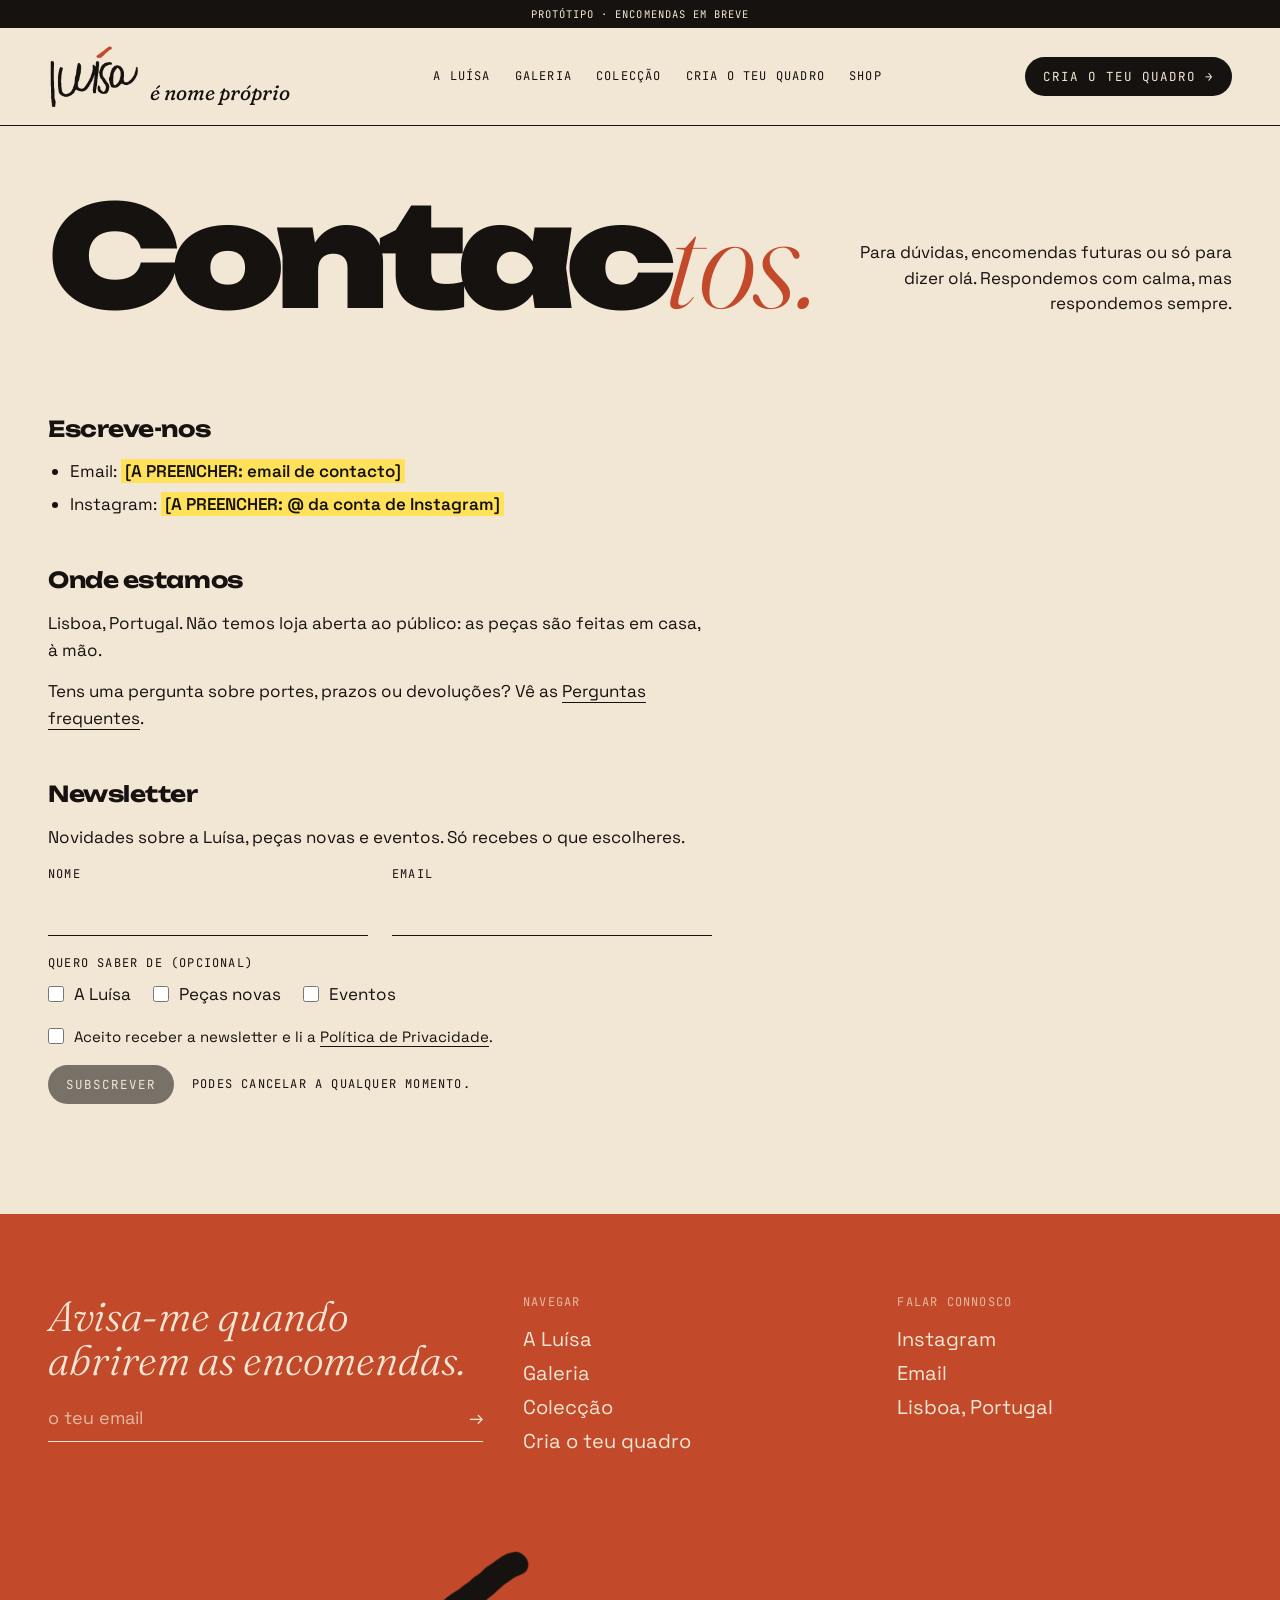
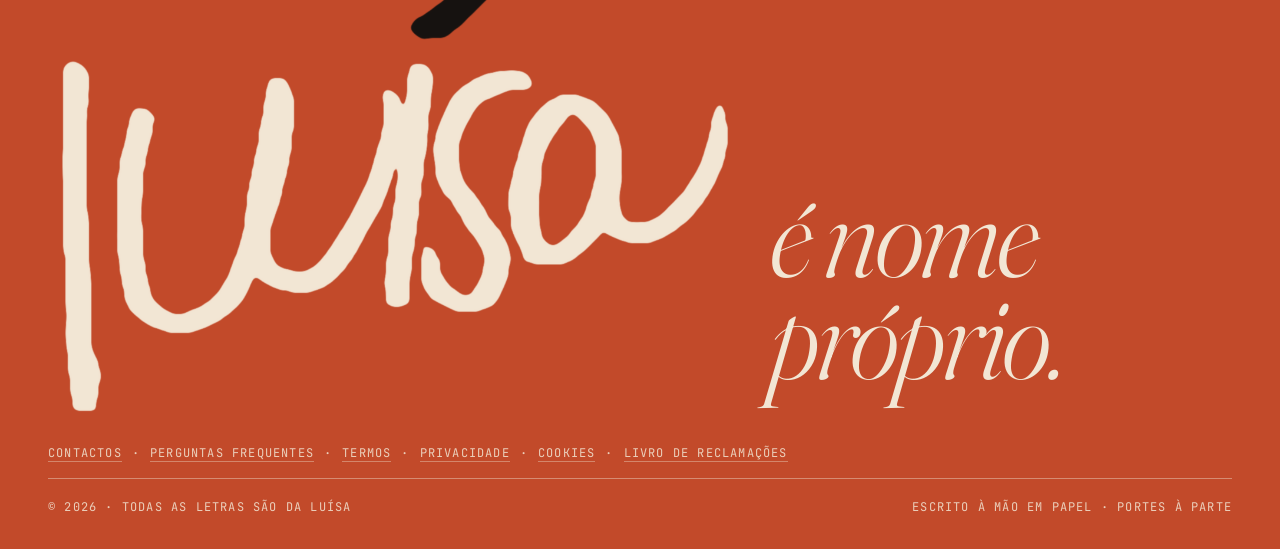
==== contactos.html @ 3d7f2690 "Páginas legais leves (Contactos, Perguntas frequentes, Termos, Privacidade, Cookies), newsletter nos" ====
<!doctype html><html lang="pt-PT"><head><meta charset="utf-8"><meta name="viewport" content="width=device-width,initial-scale=1"><meta name="robots" content="noindex, nofollow"><title>Contactos · Luísa é nome próprio</title><link rel="stylesheet" href="base.css?v=20261121d"><link rel="stylesheet" href="site.css?v=20261121d"></head><body><div class="proto lbl">protótipo · encomendas em breve</div><nav class="top"><a class="brand" href="index.html" aria-label="Luísa é nome próprio"><span class="stack"><span class="hw cast-body" style="color:var(--preto)"></span><span class="hw cast-acc" style="color:var(--terra)"></span></span><em>é nome próprio</em></a><div class="links lbl"><a href="luisa.html" class="">A Luísa</a><a href="galeria.html" class="">Galeria</a><a href="loja.html" class="">Colecção</a><a href="cria.html" class="">Cria o teu quadro</a><a href="merch.html" class="">Shop</a></div><a class="cta" href="cria.html">Cria o teu quadro →</a><button class="menu-btn lbl" id="menuBtn" aria-expanded="false" aria-controls="mnav">Menu</button></nav>
<div class="mnav" id="mnav" hidden><a href="luisa.html" class="">A Luísa</a><a href="galeria.html" class="">Galeria</a><a href="loja.html" class="">Colecção</a><a href="cria.html" class="">Cria o teu quadro</a><a href="merch.html" class="">Shop</a><span class="lbl">protótipo · encomendas em breve</span></div>
<div class="sec-h" style="padding-top:70px"><h2>Contac<em>tos.</em></h2><p>Para dúvidas, encomendas futuras ou só para dizer olá. Respondemos com calma, mas respondemos sempre.</p></div>
<section class="doc">
<h3>Escreve-nos</h3>
<ul>
<li>Email: <mark class="fill">[A PREENCHER: email de contacto]</mark></li>
<li>Instagram: <mark class="fill">[A PREENCHER: @ da conta de Instagram]</mark></li>
</ul>
<h3>Onde estamos</h3>
<p>Lisboa, Portugal. Não temos loja aberta ao público: as peças são feitas em casa, à mão.</p>
<p>Tens uma pergunta sobre portes, prazos ou devoluções? Vê as <a href="faq.html">Perguntas frequentes</a>.</p>
<h3>Newsletter</h3>
<p>Novidades sobre a Luísa, peças novas e eventos. Só recebes o que escolheres.</p>
<!-- BREVO_FORM_ACTION: substituir action="#" pelo URL do formulário incorporado do Brevo (ex. https://….sibforms.com/serve/…), confirmar os nomes dos campos/atributos (NOME, EMAIL, LUISA, PECAS_NOVAS, EVENTOS, OPT_IN) e retirar disabled do botão e onsubmit quando estiver ligado. -->
<form class="nl" action="#" method="post" onsubmit="return false">
<div class="nl-row"><label class="nl-f"><span class="lbl">Nome</span><input type="text" name="NOME" autocomplete="name"></label><label class="nl-f"><span class="lbl">Email</span><input type="email" name="EMAIL" autocomplete="email" required></label></div>
<fieldset class="nl-int"><legend class="lbl">Quero saber de (opcional)</legend><label><input type="checkbox" name="LUISA" value="1"> A Luísa</label><label><input type="checkbox" name="PECAS_NOVAS" value="1"> Peças novas</label><label><input type="checkbox" name="EVENTOS" value="1"> Eventos</label></fieldset>
<label class="nl-ok"><input type="checkbox" name="OPT_IN" value="1" required> Aceito receber a newsletter e li a <a href="privacidade.html">Política de Privacidade</a>.</label>
<div class="nl-end"><button class="cta" type="submit" disabled title="Em breve">Subscrever</button><span class="lbl">Podes cancelar a qualquer momento.</span></div>
</form>
</section>
<footer><div class="top"><div><h3>Avisa-me quando abrirem as encomendas.</h3><div class="in"><span style="opacity:.7">o teu email</span><span>→</span></div></div>
<div class="col"><div class="lbl">Navegar</div><a href="luisa.html">A Luísa</a><a href="galeria.html">Galeria</a><a href="loja.html">Colecção</a><a href="cria.html">Cria o teu quadro</a></div>
<div class="col"><div class="lbl">Falar connosco</div><a>Instagram</a><a>Email</a><a>Lisboa, Portugal</a></div></div>
<div class="giant"><span class="stack wmf"><span class="hw cast-body" style="color:var(--papel)"></span><span class="hw cast-acc" style="color:var(--preto)"></span></span><em>é nome próprio.</em></div>
<nav class="legal-links lbl" aria-label="Informação legal"><a href="contactos.html">Contactos</a> · <a href="faq.html">Perguntas frequentes</a> · <a href="termos.html">Termos</a> · <a href="privacidade.html">Privacidade</a> · <a href="cookies.html">Cookies</a> · <a href="https://www.livroreclamacoes.pt" target="_blank" rel="noopener">Livro de Reclamações</a></nav><div class="legal lbl"><span>© 2026 · todas as letras são da Luísa</span><span>Escrito à mão em papel · portes à parte</span></div></footer><script src="js/nav.js"></script></body></html>
---- base.css ----
@font-face{font-family:Fraunces;src:url(fonts/FrauncesItalic.ttf);font-style:italic;font-weight:100 900}
@font-face{font-family:Fraunces;src:url(fonts/Fraunces.ttf);font-style:normal;font-weight:100 900}
@font-face{font-family:Unbounded;src:url(fonts/Unbounded.ttf);font-weight:200 900}
@font-face{font-family:Grotesk;src:url(fonts/SpaceGrotesk.ttf);font-weight:300 700}
@font-face{font-family:Mono;src:url(fonts/JetBrainsMono.ttf);font-weight:100 800}
:root{--terra:#C24A2A;--mostarda:#E2B15A;--papel:#F2E6D4;--areia:#E4D5C2;--rosa:#EAD7CE;--azul:#6D8490;--preto:#161210;--pink:#FE8CB0;--salmao:#FE8D8F}
*{box-sizing:border-box;margin:0;padding:0}
body{font-family:Grotesk,sans-serif;color:var(--preto);-webkit-font-smoothing:antialiased}
.hw{display:block;background:currentColor;-webkit-mask-repeat:no-repeat;-webkit-mask-size:contain;-webkit-mask-position:center}
.hw.luisa{-webkit-mask-image:url(assets/luisa-laranja.png);aspect-ratio:1238/548}
.hw.luisa-body{-webkit-mask-image:url(assets/luisa-laranja-body.png);aspect-ratio:1238/548}
.hw.luisa-acc{-webkit-mask-image:url(assets/luisa-laranja-acc.png);aspect-ratio:1238/548}
.hw.castanho{-webkit-mask-image:url(assets/luisa-castanho.png);aspect-ratio:596/420}
.hw.np{-webkit-mask-image:url(assets/nome-proprio.png);aspect-ratio:1354/408}
.hw.nome{-webkit-mask-image:url(assets/nome.png);aspect-ratio:474/248}
.hw.proprio{-webkit-mask-image:url(assets/proprio.png);aspect-ratio:657/333}
.stack{position:relative}.stack>.hw+.hw{position:absolute;inset:0}
.mono{font-family:Mono;font-size:13px;letter-spacing:.08em;text-transform:uppercase}
.serif{font-family:Fraunces;font-style:italic;font-variation-settings:"SOFT" 100,"WONK" 1}
.grain::after{content:"";position:absolute;inset:0;pointer-events:none;opacity:.13;mix-blend-mode:multiply;background-image:url(assets/grain.png)}
.hw.cast-body{-webkit-mask-image:url(assets/luisa-castanho-body.png);aspect-ratio:1192/840}
.hw.cast-acc{-webkit-mask-image:url(assets/luisa-castanho-acc.png);aspect-ratio:1192/840}
.hw.traco{-webkit-mask-image:url(assets/acento-traco.png);aspect-ratio:912/708}
.hw.duplo{-webkit-mask-image:url(assets/acento-duplo.png);aspect-ratio:520/394}
.hw.cast-body{-webkit-mask-image:url(assets/luisa-castanho-body.png);mask-image:url(assets/luisa-castanho-body.png);aspect-ratio:1192/840}
.hw.cast-acc{-webkit-mask-image:url(assets/luisa-castanho-acc.png);mask-image:url(assets/luisa-castanho-acc.png);aspect-ratio:1192/840}
.hw.duplo{-webkit-mask-image:url(assets/acento-duplo.png);mask-image:url(assets/acento-duplo.png);aspect-ratio:520/394}
.hw.f-come{-webkit-mask-image:url(assets/frase-come-away.png);aspect-ratio:747/1296}
.hw.f-fant{-webkit-mask-image:url(assets/frase-fantastique.png);aspect-ratio:1332/1613}
.hw.f-sonhos{-webkit-mask-image:url(assets/frase-sonhos.png);aspect-ratio:1160/738}
.hw.f-letting{-webkit-mask-image:url(assets/frase-letting-go.png);aspect-ratio:790/618}
.hw.f-listen{-webkit-mask-image:url(assets/frase-listen.png);aspect-ratio:443/532}
.grain::after{background-image:url(assets/grain.png)}

.hw.i-marca{-webkit-mask-image:url(assets/i-marca.png);mask-image:url(assets/i-marca.png);aspect-ratio:700/1168}
.hw.frase{-webkit-mask-image:url(assets/frase-v2.png);mask-image:url(assets/frase-v2.png);aspect-ratio:1702/2030}
.hw.frase-nome{-webkit-mask-image:url(assets/frase-nome.png);mask-image:url(assets/frase-nome.png);aspect-ratio:1272/1098}
---- site.css ----
html,body{overflow-x:clip}body{background:var(--papel)}
a{color:inherit;text-decoration:none}
.lbl{font-family:Mono;font-size:12px;letter-spacing:.1em;text-transform:uppercase}
.wrap{padding:0 48px}
/* nav */
nav.top{position:sticky;top:0;z-index:50;display:flex;align-items:center;justify-content:space-between;padding:16px 48px;background:rgba(242,230,212,.94);backdrop-filter:blur(6px);border-bottom:1.5px solid var(--preto)}
.brand{display:flex;align-items:flex-end;gap:10px}
.brand .stack{width:92px}
.brand em{font-family:Fraunces;font-style:italic;font-weight:400;font-size:21px;line-height:1;margin-bottom:6px;font-variation-settings:"SOFT" 100,"WONK" 1}
nav.top .links{display:flex;gap:30px}
nav.top .links a{position:relative;padding:4px 0}
nav.top .links a.on::after{content:"";position:absolute;left:0;right:0;bottom:-3px;height:2px;background:var(--terra)}
.cta{display:inline-flex;align-items:center;gap:10px;font-family:Mono;font-size:12.5px;letter-spacing:.08em;text-transform:uppercase;border-radius:40px;padding:11px 18px;background:var(--preto);color:var(--papel)}
.cta.big{font-family:Unbounded;font-weight:700;font-size:19px;letter-spacing:-.01em;text-transform:none;padding:20px 30px}
.cta.light{background:var(--papel);color:var(--preto)}
/* marquee */
.mq-wrap{overflow:hidden;position:relative;z-index:3;padding:8px 0}
.marquee{background:var(--terra);color:var(--papel);white-space:nowrap;padding:16px 0;font-family:Unbounded;font-weight:700;font-size:28px;letter-spacing:-.02em;transform:rotate(-1.4deg);margin:0 -30px}
.marquee span{display:inline-flex;align-items:center;gap:24px;animation:mq 30s linear infinite}
.marquee .hw.duplo{width:46px;display:inline-block;color:var(--pink)}
@keyframes mq{to{transform:translateX(-50%)}}
/* hero */
.hero{position:relative;padding:34px 48px 40px;overflow:hidden}
.hero .kicker{display:flex;justify-content:space-between}
.hero .l1{display:flex;align-items:flex-end;gap:6px;margin-top:6px}
.hero .wm{width:880px;margin-left:-20px}
.hero .e{font-family:Fraunces;font-style:italic;font-weight:300;font-size:240px;line-height:.8;letter-spacing:-.03em;margin-bottom:40px;font-variation-settings:"SOFT" 100,"WONK" 1}
.hero h1{font-family:Unbounded;font-weight:900;font-size:166px;line-height:.86;letter-spacing:-.07em;white-space:nowrap;margin-top:-4px}
.hero h1 .dot{color:var(--terra)}
.hero .peek{position:absolute;right:56px;top:84px;width:250px;transform:rotate(4deg);box-shadow:0 30px 50px -20px rgba(22,18,16,.45)}
.hero .peek img{display:block;width:100%}
.hero .peek .lbl{position:absolute;left:-12px;bottom:-16px;background:var(--preto);color:var(--papel);padding:8px 12px;transform:rotate(-4deg)}
.sticker{position:absolute;width:150px;height:150px;border-radius:50%;background:var(--mostarda);display:flex;align-items:center;justify-content:center;text-align:center;font-family:Unbounded;font-weight:800;font-size:15px;line-height:1.1}
.hero .sticker{right:282px;top:70px;transform:rotate(-14deg);z-index:2}
.hero .bottom{display:grid;grid-template-columns:1.2fr 1fr auto;gap:40px;align-items:end;margin-top:40px;border-top:1.5px solid var(--preto);padding-top:20px}
.hero .bottom p.q{font-family:Fraunces;font-style:italic;font-size:34px;line-height:1.08;font-variation-settings:"SOFT" 100,"WONK" 1}
.hero .bottom p.s{font-size:17px;line-height:1.5;max-width:430px}
/* manifesto */
.manif{background:var(--preto);color:var(--papel);padding:140px 48px 130px;position:relative;margin-top:-16px;overflow:hidden}
.historia+.manif{margin-top:0}
.manif .head{display:flex;justify-content:space-between;margin-bottom:56px}.manif .head .lbl{color:var(--mostarda)}
.manif h2{font-family:Unbounded;font-weight:900;font-size:112px;line-height:.9;letter-spacing:-.06em;max-width:1250px}
.manif h2 em{font-family:Fraunces;font-weight:300;font-style:italic;letter-spacing:-.03em;color:var(--pink)}
.manif .cols{display:grid;grid-template-columns:400px 1fr 1fr;gap:60px;margin-top:80px;align-items:start}
.manif .cols .hw.frase{width:360px;color:var(--papel)}
.manif .cols p{font-family:Fraunces;font-weight:300;font-size:29px;line-height:1.28;color:#efe3d1;margin-bottom:26px;font-variation-settings:"SOFT" 100}
.manif .cols p b{font-weight:400;font-style:italic;color:var(--papel)}
.manif .pull{margin-top:100px;border-top:1.5px solid rgba(242,230,212,.35);padding-top:40px}
.manif .pull q{quotes:none;font-family:Fraunces;font-style:italic;font-weight:300;font-size:146px;line-height:.92;letter-spacing:-.04em;color:var(--mostarda);font-variation-settings:"SOFT" 100,"WONK" 1}
.manif .end{display:grid;grid-template-columns:1fr 1fr;gap:60px;margin-top:64px}
.manif .end p{font-size:22px;line-height:1.5;color:#e2d5c3}.manif .end p strong{color:var(--papel)}
.manif .end .last{font-family:Unbounded;font-weight:700;font-size:33px;line-height:1.1;letter-spacing:-.03em;color:var(--papel)}
.manif .end .last span{color:var(--pink)}
/* section heads */
.sec-h{display:grid;grid-template-columns:1fr auto;align-items:end;padding:120px 48px 50px;gap:30px}
.sec-h h2{font-family:Unbounded;font-weight:900;font-size:140px;line-height:.85;letter-spacing:-.065em}
.sec-h h2 em{font-family:Fraunces;font-weight:300;font-style:italic;letter-spacing:-.02em;color:var(--terra)}
.sec-h p{max-width:380px;font-size:17px;line-height:1.5;text-align:right}
/* product cards */
.grid5{display:grid;grid-template-columns:repeat(12,1fr);column-gap:24px;row-gap:64px;padding:0 48px}
.piece{position:relative;display:block}
.piece .img{position:relative;overflow:hidden}
.piece img{display:block;width:100%;transition:transform .6s}
.piece:hover img{transform:scale(1.03)}
.piece .n{position:absolute;top:-32px;left:-6px;font-family:Unbounded;font-weight:900;font-size:110px;letter-spacing:-.07em;line-height:1;z-index:2}
.tags{position:absolute;right:14px;bottom:14px;top:auto;display:flex;flex-direction:column;gap:6px;align-items:flex-end;z-index:2}
.tag{font-family:Mono;font-size:11px;letter-spacing:.08em;text-transform:uppercase;padding:7px 11px;border-radius:30px;background:var(--papel);color:var(--preto)}
.tag.go{background:var(--preto);color:var(--papel)}
.cap{margin-top:16px;padding-top:14px;border-top:1.5px solid var(--preto)}
.cap .hand{height:120px;display:flex;align-items:center;margin-bottom:10px}
.cap .hand .hw{height:100%;color:var(--preto)}
.cap .tr{font-family:Fraunces;font-style:italic;font-size:21px;line-height:1.2;margin-bottom:10px;font-variation-settings:"SOFT" 100,"WONK" 1}
.cap dl{display:grid;grid-template-columns:auto 1fr;gap:5px 16px;font-family:Mono;font-size:11.5px;letter-spacing:.06em;text-transform:uppercase}
.cap dt{opacity:.5}
.cap .row{display:flex;justify-content:space-between;align-items:center;margin-top:14px}
.price-ph{font-family:Mono;font-size:11.5px;letter-spacing:.08em;text-transform:uppercase;background:var(--preto);color:var(--papel);padding:7px 12px;border-radius:30px}
.p1{grid-column:1/7}.p2{grid-column:8/13;margin-top:170px}.p3{grid-column:2/6}.p4{grid-column:6/13;margin-top:110px}.p5{grid-column:4/10}
/* full phrase */
.full{background:var(--pink);height:1000px;position:relative;overflow:hidden;margin-top:130px;display:flex;align-items:center;justify-content:center}
.full .hw.f-come{height:900px;color:var(--preto)}
.full .lbl{position:absolute}.full .tl{left:48px;top:40px}.full .tr{right:48px;top:40px;text-align:right}.full .bl{left:48px;bottom:40px}.full .br{right:48px;bottom:40px}
/* CTA band */
.band{background:var(--azul);color:var(--papel);padding:100px 48px;display:grid;grid-template-columns:1.2fr 1fr;gap:60px;align-items:center}
.band h2{font-family:Unbounded;font-weight:900;font-size:104px;line-height:.86;letter-spacing:-.06em}
.band h2 em{font-family:Fraunces;font-weight:300;font-style:italic;color:var(--preto);display:block;letter-spacing:-.02em}
.band ol{list-style:none;counter-reset:s;display:grid;gap:0}
.band li{counter-increment:s;display:flex;gap:20px;align-items:baseline;border-top:1.5px solid rgba(242,230,212,.5);padding:18px 0;font-size:22px}
.band li::before{content:"0" counter(s);font-family:Unbounded;font-weight:900;font-size:34px;letter-spacing:-.05em;color:var(--preto);min-width:60px}
.band li small{display:block;font-family:Mono;font-size:11.5px;letter-spacing:.08em;text-transform:uppercase;opacity:.75;margin-top:4px}
/* historia */
.historia{display:grid;grid-template-columns:1fr 1fr;background:var(--rosa)}
.historia .photo{position:relative;height:960px;overflow:hidden}
.historia .photo img{width:100%;height:100%;object-fit:cover;object-position:50% 40%}
.historia .photo .lbl{position:absolute;left:24px;bottom:22px;color:var(--papel)}
.historia .photo-b{grid-column:2}
.historia .photo-b img{object-position:50% 18%}
.historia .txt{padding:100px 70px;display:flex;flex-direction:column;justify-content:space-between}
.historia h2{font-family:Fraunces;font-style:italic;font-weight:300;font-size:84px;line-height:.98;letter-spacing:-.025em;margin:26px 0 34px;font-variation-settings:"SOFT" 100,"WONK" 1}
.historia p{font-size:20px;line-height:1.55;max-width:520px;margin-bottom:18px}
.historia .quote{border-top:1.5px solid var(--preto);padding-top:26px;display:flex;justify-content:space-between;align-items:flex-end;gap:30px}
.historia .quote p{font-family:Unbounded;font-weight:700;font-size:27px;line-height:1.12;letter-spacing:-.03em;margin:0;max-width:430px}
.historia .quote p span{display:block;font-family:Mono;font-weight:400;font-size:12px;letter-spacing:.08em;text-transform:uppercase;margin-top:14px;opacity:.6}
.historia .quote .stack{width:180px;flex:none}
/* footer */
footer{background:var(--terra);color:var(--papel);padding:80px 48px 34px;overflow:hidden}
footer .top{display:grid;grid-template-columns:1.3fr 1fr 1fr;gap:40px}
footer h3{font-family:Fraunces;font-style:italic;font-weight:300;font-size:42px;line-height:1.05}
footer .in{display:flex;margin-top:24px;border-bottom:1.5px solid var(--papel);padding-bottom:12px;justify-content:space-between;font-size:18px}
footer .col .lbl{opacity:.7;margin-bottom:16px}footer .col a{display:block;font-size:20px;margin-bottom:8px}
footer .giant{margin:70px -6px 18px;display:flex;align-items:flex-end;gap:26px}
footer .giant .wmf{width:860px}
footer .giant em{font-family:Fraunces;font-style:italic;font-weight:300;font-size:120px;line-height:.85;letter-spacing:-.03em;margin-bottom:40px}
footer .legal{display:flex;justify-content:space-between;border-top:1.5px solid rgba(242,230,212,.5);padding-top:20px;opacity:.85}
footer .legal a{color:inherit;text-decoration:none;border-bottom:1px solid rgba(242,230,212,.45)}
/* loja */
.filters{display:flex;gap:10px;padding:0 48px 40px;flex-wrap:wrap}
.chip{border:1.5px solid var(--preto);border-radius:30px;padding:10px 16px;font-size:15px;background:transparent;font-family:Grotesk;cursor:pointer;color:var(--preto)}
.chip.on{background:var(--preto);color:var(--papel)}
.shop{display:grid;grid-template-columns:repeat(3,1fr);gap:56px 28px;padding:0 48px 40px}
.shop .piece .n{font-size:84px;top:-26px}
.custom-card{background:var(--salmao);display:flex;flex-direction:column;justify-content:space-between;padding:34px;min-height:100%}
.custom-card h3{font-family:Unbounded;font-weight:900;font-size:58px;line-height:.9;letter-spacing:-.05em}
.custom-card h3 em{font-family:Fraunces;font-style:italic;font-weight:300;letter-spacing:-.02em;display:block}
.custom-card p{font-size:17px;line-height:1.5;margin:20px 0}
.note{display:flex;gap:14px;align-items:center;margin:0 48px 0;padding:22px 0;border-top:1.5px solid var(--preto);border-bottom:1.5px solid var(--preto)}
.note .hw.duplo{width:44px;color:var(--terra);flex:none}
.note .hw.i-marca{width:22px;color:var(--preto);flex:none}
.note p{font-family:Fraunces;font-style:italic;font-size:22px}
/* configurator */
.cfg{display:grid;grid-template-columns:1fr 560px;gap:0;border-top:1.5px solid var(--preto)}
.cfg .steps{padding:50px 48px 80px}
.cfg h1{font-family:Unbounded;font-weight:900;font-size:110px;line-height:.86;letter-spacing:-.065em;margin-bottom:18px}
.cfg h1 em{font-family:Fraunces;font-weight:300;font-style:italic;letter-spacing:-.02em;color:var(--terra)}
.cfg .lead{font-size:18px;line-height:1.5;max-width:620px;margin-bottom:40px}
.step{border-top:1.5px solid var(--preto);padding:30px 0 34px}
.step .sh{display:flex;align-items:baseline;gap:18px;margin-bottom:20px}
.step .sh b{font-family:Unbounded;font-weight:900;font-size:44px;letter-spacing:-.06em;color:var(--terra);line-height:1}
.step .sh h3{font-family:Fraunces;font-style:italic;font-weight:400;font-size:36px;line-height:1}
.step .sh .lbl{margin-left:auto;opacity:.6}
.opts{display:flex;flex-wrap:wrap;gap:12px}
.opt{position:relative;cursor:pointer;border:1.5px solid var(--preto);border-radius:16px;padding:16px 18px;background:#FBF5EC;min-width:120px;transition:background .2s,color .2s}
.opt input{position:absolute;opacity:0;pointer-events:none}
.opt.on{background:var(--preto);color:var(--papel)}
.opt .t{font-family:Unbounded;font-weight:800;font-size:22px;letter-spacing:-.03em}
.opt .s{display:block;font-family:Mono;font-size:11px;letter-spacing:.08em;text-transform:uppercase;opacity:.65;margin-top:6px}
.opt.wide{flex:1 1 260px}
.opt.wide .d{font-size:15px;line-height:1.45;margin-top:10px;opacity:.85}
.opt.wide .lead-t{display:inline-block;margin-top:12px;font-family:Mono;font-size:11.5px;letter-spacing:.08em;text-transform:uppercase;padding:6px 10px;border-radius:20px;background:var(--mostarda);color:var(--preto)}
.sws{display:flex;gap:14px;flex-wrap:wrap}
.sw{cursor:pointer;display:flex;flex-direction:column;align-items:center;gap:8px;font-family:Mono;font-size:10.5px;letter-spacing:.06em;text-transform:uppercase}
.sw i{display:block;width:58px;height:58px;border-radius:50%;border:1.5px solid rgba(22,18,16,.3)}
.sw.on i{box-shadow:0 0 0 4px var(--papel),0 0 0 6px var(--preto)}
.phr{display:grid;grid-template-columns:repeat(5,1fr);gap:10px;margin-top:16px}
.phr .opt{min-width:0;padding:12px;display:flex;flex-direction:column;gap:8px;align-items:center}
.phr .opt .hw{height:60px;width:100%;color:currentColor;-webkit-mask-size:contain}
.phr .opt .s{text-align:center;margin:0}
.custom{margin-top:16px;display:none}
.custom.show{display:block}
.custom textarea{width:100%;border:1.5px solid var(--preto);border-radius:16px;background:#FFF7F1;padding:18px 20px;font-family:Fraunces;font-style:italic;font-size:30px;resize:none;height:110px;color:var(--preto)}
.ideas{display:flex;flex-wrap:wrap;gap:8px;margin-top:12px;align-items:center}
.ideas .lbl{color:var(--terra)}
.ideas button{border:1.5px solid var(--preto);border-radius:30px;padding:8px 14px;background:var(--papel);font-family:Grotesk;font-size:15px;cursor:pointer}
.side{position:relative;background:var(--rosa);border-left:1.5px solid var(--preto);align-self:stretch}
.side .inner{--nav-offset:98px;position:sticky;top:var(--nav-offset);max-height:calc(100vh - var(--nav-offset));overflow-x:hidden;overflow-y:auto;padding:36px 36px 40px;box-sizing:border-box}
.pv{position:sticky;top:-36px;z-index:4;height:40vh;max-height:40vh;flex:none;display:flex;align-items:center;justify-content:center;background-color:var(--wall,#EAD7CE);background:var(--wall,#EAD7CE);overflow:hidden;transition:background .4s;box-shadow:0 16px 20px 8px var(--wall,#EAD7CE);cursor:zoom-in}
.pv::before{content:"";position:absolute;inset:0;background:radial-gradient(120% 90% at 28% 18%,rgba(255,250,240,.3),transparent 55%),radial-gradient(140% 120% at 80% 110%,rgba(20,10,5,.22),transparent 60%)}
.fr{position:relative;padding:var(--bw,9px);background-color:var(--fc,#2F4F7F);box-shadow:0 34px 50px -16px rgba(20,8,4,.45),inset 0 1px 0 rgba(255,255,255,.18),inset 0 -1px 0 rgba(0,0,0,.25);transition:all .4s}
.fr .mat{background:url(assets/tex-mat.jpg) center/600px;padding:var(--mat,30px);box-shadow:inset 0 2px 4px rgba(0,0,0,.25)}
.fr.premium{--bw:24px;background-image:url(assets/tex-kraft.jpg);background-size:220px;background-blend-mode:soft-light;filter:saturate(.92);border-radius:3px 5px 2px 6px;box-shadow:0 34px 50px -16px rgba(20,8,4,.45),inset 0 0 0 1px rgba(0,0,0,.12),inset 2px 2px 0 rgba(255,255,255,.22),inset -2px -2px 0 rgba(0,0,0,.14)}

.fr.premium .mat{box-shadow:inset 0 3px 6px rgba(0,0,0,.3)}
.fr .ppr{position:relative;width:var(--pw,180px);height:var(--ph,240px);background:url(assets/tex-branco.jpg) center/700px;display:flex;align-items:center;justify-content:center;box-shadow:0 0 0 2px #fff,0 0 0 3px rgba(0,0,0,.15);transition:all .4s;overflow:hidden;container-type:size}
.fr .ppr .hw{width:72%;height:72%;color:#1a1614;-webkit-mask-size:contain;mix-blend-mode:multiply}
.fr .ppr .typed{font-family:Fraunces;font-style:italic;font-size:15px;line-height:1.25;text-align:center;color:rgba(22,18,16,.55);padding:14px;box-sizing:border-box;max-width:100%}
.fr .ppr .typed.multi{font-size:clamp(6.5px,9.4cqw,13px);line-height:1.25;padding:8px 6px}
.fr .ppr .typed.multi small{font-size:.62em;margin-top:.45em}
.fr .ppr .typed .ln{display:block;white-space:nowrap}
.pv .sz{position:absolute;left:16px;bottom:14px;color:var(--preto)}
.pv .pm{position:absolute;right:16px;bottom:14px;background:var(--preto);color:var(--papel);padding:6px 10px;border-radius:20px}
.sum{margin-top:26px}
.sum dl{display:grid;grid-template-columns:120px 1fr;border-top:1.5px solid var(--preto)}
.sum dt,.sum dd{padding:11px 0;border-bottom:1px solid rgba(22,18,16,.25)}
.sum dt{font-family:Mono;font-size:11.5px;letter-spacing:.08em;text-transform:uppercase;opacity:.6}
.sum dd{font-size:17px;font-weight:500}
.sum .lt{display:flex;justify-content:space-between;align-items:center;margin-top:18px;padding:18px 20px;background:var(--preto);color:var(--papel);border-radius:16px}
.sum .lt b{font-family:Unbounded;font-weight:800;font-size:26px;letter-spacing:-.03em}
.sum .pr{display:flex;justify-content:space-between;align-items:center;margin-top:10px;padding:16px 20px;border:1.5px dashed var(--preto);border-radius:16px}
.sum .pr b{font-family:Fraunces;font-style:italic;font-weight:400;font-size:24px}
.sum .fine{font-size:13.5px;line-height:1.5;margin-top:14px;opacity:.8}
.sum .cta{width:100%;justify-content:center;margin-top:18px}
.toast{position:fixed;left:50%;bottom:30px;transform:translate(-50%,40px);opacity:0;background:var(--preto);color:var(--papel);padding:16px 22px;border-radius:14px;font-size:15px;transition:all .3s;z-index:99;max-width:90vw}
.toast.show{opacity:1;transform:translate(-50%,0)}
/* mobile */
@media (max-width:700px){
 .wrap{padding:0 18px}
 nav.top{padding:12px 18px}nav.top .links{display:none}.brand .stack{width:68px}.brand em{font-size:16px;margin-bottom:4px}nav.top .cta{padding:8px 12px;font-size:10.5px}
 .hero{padding:10px 18px 14px}.hero .kicker{display:none}
 .hero .l1{flex-direction:column;align-items:flex-start;gap:0;margin-top:2px}.hero .wm{width:320px;margin-left:-8px}
 .hero .e{font-size:92px;margin:-20px 0 0}.hero h1{font-size:54px;white-space:normal;line-height:.88;margin-top:0}
 .hero .peek{display:none}.hero .sticker{display:none}
 .hero .bottom{grid-template-columns:1fr;gap:0;margin-top:12px;padding-top:12px}.hero .bottom p.q,.hero .bottom p.s{display:none}
 .marquee{font-size:18px;padding:12px 0}.marquee .hw.duplo{width:30px}
 .manif{padding:90px 18px 80px}.manif .head{flex-direction:column;gap:10px;margin-bottom:34px}.manif h2{font-size:46px}
 .manif .cols{grid-template-columns:1fr;gap:10px;margin-top:50px}.manif .cols .hw.frase{width:220px;margin-bottom:30px}.manif .cols p{font-size:22px}
 .manif .pull{margin-top:60px}.manif .pull q{font-size:64px}.manif .end{grid-template-columns:1fr;gap:24px;margin-top:40px}.manif .end p{font-size:18px}.manif .end .last{font-size:25px}
 .sec-h{grid-template-columns:1fr;gap:18px;padding:80px 18px 40px}.sec-h h2{font-size:60px}.sec-h p{text-align:left;font-size:16px}
 .grid5{grid-template-columns:1fr;row-gap:56px;padding:0 18px}.p1,.p2,.p3,.p4,.p5{grid-column:1/-1;margin-top:0}
 .piece .n{font-size:70px;top:-20px}.cap .hand{height:64px}
 .full{height:700px;margin-top:90px}.full .hw.f-come{height:600px}.full .tl,.full .bl{left:18px}.full .tr,.full .br{right:18px}.full .lbl{font-size:10px}
 .band{grid-template-columns:1fr;padding:70px 18px;gap:30px}.band h2{font-size:54px}.band li{font-size:18px}
 .historia{grid-template-columns:1fr}.historia .photo{height:520px}.historia .photo-b{grid-column:auto}.historia .txt{padding:60px 18px}.historia h2{font-size:48px}.historia p{font-size:17px}
 .historia .quote{flex-direction:column;align-items:flex-start}.historia .quote p{font-size:22px}
 footer{padding:60px 18px 28px}footer .top{grid-template-columns:1fr 1fr}footer .top>div:first-child{grid-column:span 2}footer h3{font-size:32px}
 footer .giant{margin:50px -4px 16px;gap:10px;flex-direction:column;align-items:flex-start}footer .giant .wmf{width:300px}footer .giant em{font-size:52px;margin:0}
 footer .legal{flex-direction:column;gap:8px}
 .filters{padding:0 18px 30px}.shop{grid-template-columns:1fr;padding:0 18px 30px;gap:50px}
 .note{margin:0 18px}.note p{font-size:18px}
 .cfg{grid-template-columns:minmax(0,1fr)}.cfg .steps{padding:30px 18px 40px;order:1}.cfg h1{font-size:54px}
 .side{border-left:0;border-top:1.5px solid var(--preto);order:2}.side .inner{position:relative;top:0;max-height:none;overflow:visible;padding:20px 18px 24px}
 .cfg>*{min-width:0}
 .pv{position:relative;top:auto;height:380px;max-height:none;box-shadow:none;cursor:auto}
 .step .sh b{font-size:34px}.step .sh h3{font-size:28px}.step .sh .lbl{display:none}
 .opt{min-width:0;flex:1 1 30%;padding:14px}.opt .t{font-size:19px}
 .sw{width:52px;font-size:8.5px;text-align:center}.sw i{width:44px;height:44px}.sws{gap:6px;justify-content:space-between}
 .mbar{display:flex!important}.pv .sz{display:none}footer{padding-bottom:100px}
 .phr{grid-template-columns:repeat(3,1fr)}
 .custom textarea{font-size:24px}
}

[hidden]{display:none!important}
.fr .ppr .typed small{display:block;font-family:Mono;font-style:normal;font-size:9px;letter-spacing:.08em;text-transform:uppercase;margin-top:10px;opacity:.8}
.mbar{display:none;position:fixed;left:10px;right:10px;bottom:10px;z-index:60;background:var(--preto);color:var(--papel);border-radius:16px;padding:10px 12px;align-items:center;gap:12px;box-shadow:0 10px 30px rgba(0,0,0,.3)}
.mbar .mini{width:44px;height:56px;border:5px solid var(--fc,#2F4F7F);background:#f5efe4;flex:none;transition:all .3s}
.mbar .mini.premium{border-width:8px}
.mbar div{flex:1;font-size:13px;line-height:1.3}.mbar b{font-family:Unbounded;font-size:15px;display:block}
.mbar a{font-family:Mono;font-size:10.5px;letter-spacing:.08em;text-transform:uppercase;background:var(--papel);color:var(--preto);padding:9px 11px;border-radius:30px;white-space:nowrap}
/* v3 */
.proto{background:var(--preto);color:var(--papel);text-align:center;padding:7px 10px;font-size:10.5px}
.tag.sold{background:var(--terra);color:var(--papel)}
.price-ph.sold{background:transparent;color:var(--terra);border:1.5px solid var(--terra)}
.piece.is-sold img{filter:saturate(.75) brightness(.97)}
.piece.is-sold .cap{opacity:.75}
.opt-ph{display:block;width:100%;height:120px;object-fit:cover;border-radius:10px;margin-bottom:14px}
.opt .see{display:inline-block;margin-left:8px;font-family:Mono;font-size:11px;letter-spacing:.06em;text-transform:uppercase;text-decoration:underline;text-underline-offset:3px}
.pv .real{position:absolute;left:16px;top:16px;width:132px;margin:0;background:var(--papel);padding:6px 6px 8px;box-shadow:0 10px 24px -8px rgba(20,8,4,.4);transform:rotate(-3deg);z-index:3;transition:opacity .3s}
.pv .real img{display:block;width:100%;aspect-ratio:4/5;object-fit:cover}
.pv .real figcaption{font-family:Mono;font-size:9px;letter-spacing:.06em;text-transform:uppercase;margin-top:6px;text-align:center}
.mold{padding:110px 48px 120px;background:var(--areia);border-top:1.5px solid var(--preto)}
.mold-h{display:grid;grid-template-columns:1fr 440px;gap:40px;align-items:end;margin-bottom:46px}
.mold h2{font-family:Unbounded;font-weight:900;font-size:96px;line-height:.86;letter-spacing:-.06em}
.mold h2 em{display:block;font-family:Fraunces;font-weight:300;font-style:italic;color:var(--terra);letter-spacing:-.02em}
.mold-h p{font-size:18px;line-height:1.5}
.mold-g{display:grid;grid-template-columns:1.25fr 1fr .9fr .5fr;gap:18px;align-items:start}
.mold-g figure{margin:0}.mold-g img{display:block;width:100%;height:560px;object-fit:cover}
.mold-g .g2{margin-top:80px}.mold-g .g2 img{height:420px}.mold-g .g3 img{height:480px}.mold-g .g4{margin-top:120px}.mold-g .g4 img{height:440px}
.mold-g figcaption{margin-top:10px;font-size:10.5px}
@media (max-width:700px){
 .mold{padding:70px 18px 80px}.mold-h{grid-template-columns:1fr;gap:18px}.mold h2{font-size:48px}.mold-h p{font-size:16px}
 .mold-g{grid-template-columns:1fr 1fr;gap:12px}.mold-g .g1{grid-column:1/-1}.mold-g img,.mold-g .g1 img{height:auto}.mold-g .g2,.mold-g .g4{margin-top:0}.mold-g .g2 img,.mold-g .g3 img{height:220px}.mold-g .g4{display:none}
 .pv .real{width:96px}
 .proto{font-size:9.5px}
}
/* v4 · nav mobile, galeria, merch */
.menu-btn{display:none;border:1.5px solid var(--preto);background:transparent;border-radius:30px;padding:8px 14px;cursor:pointer;color:var(--preto)}
.mnav{position:fixed;inset:0;top:0;z-index:70;background:var(--papel);padding:90px 22px 30px;display:flex;flex-direction:column;gap:4px}
.mnav a{font-family:Unbounded;font-weight:800;font-size:34px;letter-spacing:-.04em;padding:10px 0;border-bottom:1.5px solid var(--preto)}
.mnav a.on{color:var(--terra)}.mnav .lbl{margin-top:auto;opacity:.6}
.menu-open nav.top{position:fixed;left:0;right:0;z-index:80}
nav.top .links{gap:24px}
.gm{overflow:hidden;padding:8px 0}
.gm-track{display:flex;gap:14px;width:max-content;animation:gm 60s linear infinite}
.g-row.rev .gm-track{animation-direction:reverse;animation-duration:70s}
.gm:hover .gm-track{animation-play-state:paused}
@keyframes gm{to{transform:translateX(-50%)}}
.gt{display:block;flex:none;width:250px;height:250px;overflow:hidden;border:0;padding:0;background:var(--areia);cursor:pointer}
.gt img{width:100%;height:100%;object-fit:cover;display:block;transition:transform .8s cubic-bezier(.2,.7,.2,1)}
.gt:hover img{transform:scale(1.08)}
.gstrip{padding:90px 0 80px;border-top:1.5px solid var(--preto)}
.gs-h{display:flex;justify-content:space-between;align-items:center;padding:0 48px 26px}
.g-hero{padding:70px 48px 40px}
.g-hero h1{font-family:Unbounded;font-weight:900;font-size:200px;line-height:.82;letter-spacing:-.07em;margin:18px 0 18px}
.g-hero h1 em{font-family:Fraunces;font-weight:300;font-style:italic;color:var(--terra);letter-spacing:-.03em}
.g-hero p{font-size:19px;line-height:1.5;max-width:560px}
.g-row .gt{width:300px;height:300px}
.g-feed{display:grid;grid-template-columns:repeat(12,1fr);gap:30px 24px;padding:90px 48px 110px}
.gf{margin:0;opacity:0;transform:translateY(40px);transition:opacity .9s ease,transform .9s cubic-bezier(.2,.7,.2,1)}
.gf.in{opacity:1;transform:none}
.gf-in{display:block;width:100%;border:0;padding:0;overflow:hidden;cursor:zoom-in;background:var(--areia)}
.gf img{display:block;width:100%;aspect-ratio:4/5;object-fit:cover;transform:scale(1.08);transition:transform .9s cubic-bezier(.2,.7,.2,1)}
.gf-in:hover img{transform:scale(1.13)!important}
.gf figcaption{margin-top:10px;font-size:10.5px}
.gf0{grid-column:1/6}.gf1{grid-column:7/11;margin-top:120px}.gf2{grid-column:11/13;margin-top:40px}
.gf3{grid-column:2/5;margin-top:-60px}.gf4{grid-column:6/10}.gf5{grid-column:10/13;margin-top:90px}
.gf1 img,.gf4 img{aspect-ratio:1}.gf2 img{aspect-ratio:3/4}
.lb{position:fixed;inset:0;z-index:100;background:rgba(22,18,16,.94);display:flex;align-items:center;justify-content:center;gap:20px;padding:30px}
.lb[hidden]{display:none!important}
.lb figure{margin:0;max-width:min(80vw,900px);text-align:center}
.lb img{max-width:100%;max-height:80vh;display:block;margin:0 auto;box-shadow:0 30px 60px rgba(0,0,0,.4)}
.lb figcaption{color:var(--papel);margin-top:14px}
.lb button{background:transparent;border:1.5px solid var(--papel);color:var(--papel);border-radius:40px;cursor:pointer}
.lb-p,.lb-n{width:56px;height:56px;font-size:22px;flex:none}
.lb-x{position:absolute;top:20px;right:20px;padding:10px 16px}
.merch{display:grid;grid-template-columns:repeat(3,1fr);gap:28px;padding:0 48px 60px}
.mc{border:1.5px solid var(--preto);background:#FBF5EC}
.mc-img{position:relative;overflow:hidden;background:var(--areia)}
.mc-img img{display:block;width:100%;aspect-ratio:1600/2100;object-fit:cover;transition:transform .8s}
.mc:hover .mc-img img{transform:scale(1.03)}
.mc-img .tag{position:absolute;left:14px;top:14px;background:var(--preto);color:var(--papel)}
.mc-b{padding:22px}
.mc-t{display:flex;justify-content:space-between;align-items:center;gap:10px}
.mc h3{font-family:Unbounded;font-weight:900;font-size:30px;letter-spacing:-.05em}
.mc p{font-size:16px;line-height:1.5;margin-top:10px}
.mcols{display:flex;gap:12px;flex-wrap:wrap}
.msw{display:flex;flex-direction:column;align-items:center;gap:6px;border:0;background:transparent;cursor:pointer;font-family:Mono;font-size:10.5px;letter-spacing:.06em;text-transform:uppercase;color:var(--preto)}
.msw i{display:block;width:40px;height:40px;border-radius:50%;border:1.5px solid rgba(22,18,16,.3)}
.msw.on i{box-shadow:0 0 0 3px var(--papel),0 0 0 5px var(--preto)}
.msz{border:0;background:transparent;cursor:pointer;padding:0;color:var(--preto)}
.msz i{display:flex;align-items:center;justify-content:center;width:40px;height:40px;border-radius:50%;border:1.5px solid rgba(22,18,16,.3);font-style:normal;font-family:Mono;font-size:10.5px;letter-spacing:.06em;text-transform:uppercase}
.msz.on i{background:var(--preto);color:var(--papel);border-color:var(--preto);box-shadow:0 0 0 3px var(--papel),0 0 0 5px var(--preto)}
@media (max-width:1100px){nav.top .links{gap:16px;font-size:11px}nav.top .cta{display:none}}
@media (max-width:700px){
 .menu-btn{display:inline-block}nav.top .cta{display:none}
 .gs-h{padding:0 18px 20px}.gt{width:160px;height:160px}.g-row .gt{width:180px;height:180px}
 .g-hero{padding:40px 18px 26px}.g-hero h1{font-size:84px}.g-hero p{font-size:16px}
 .g-feed{grid-template-columns:1fr 1fr;gap:20px 12px;padding:50px 18px 70px}
 .gf0,.gf1,.gf2,.gf3,.gf4,.gf5{grid-column:auto;margin-top:0}.gf0,.gf4{grid-column:1/-1}
 .lb{padding:12px;gap:6px}.lb figure{max-width:100%}.lb-p,.lb-n{position:absolute;bottom:24px;width:50px;height:50px}.lb-p{left:24px}.lb-n{right:24px}
 .merch{grid-template-columns:1fr;padding:0 18px 40px}
}
@media (prefers-reduced-motion:reduce){
 .gm-track,.marquee span{animation:none!important}
 .gm{overflow-x:auto}
 .gf{opacity:1;transform:none;transition:none}.gf img,.gt img,.mc-img img{transition:none;transform:none!important}
}
/* feed em colunas (masonry) */
.g-feed{display:block;columns:3;column-gap:24px}
.g-feed .gf{break-inside:avoid;margin:0 0 34px!important;grid-column:auto}
.gf0 img{aspect-ratio:4/5}.gf1 img{aspect-ratio:1}.gf2 img{aspect-ratio:3/4}.gf3 img{aspect-ratio:1}.gf4 img{aspect-ratio:4/5}.gf5 img{aspect-ratio:5/6}
.g-feed .gf:nth-child(3n+2){padding-top:0}
@media (max-width:700px){.g-feed{columns:2;column-gap:12px}.g-feed .gf{margin-bottom:20px!important}}

/* medidas */
.size-lead{font-size:16px;line-height:1.5;max-width:620px;margin:0 0 22px}
.size-diag{margin:0 0 22px}
.sd-row{display:flex;align-items:flex-end;gap:28px;padding:8px 0 4px}
.sd{margin:0;text-align:center;min-width:72px}
.sd-sheet{margin:0 auto 10px;background:var(--papel);border:1.5px solid var(--preto);box-shadow:4px 4px 0 var(--areia)}
.sd figcaption{font-family:Mono;font-size:10.5px;letter-spacing:.06em;text-transform:uppercase;line-height:1.35}
.sd figcaption b{display:block;font-family:Unbounded;font-weight:800;font-size:15px;letter-spacing:-.03em;text-transform:none;margin-bottom:3px}
.sd.on .sd-sheet{background:var(--preto)}
.sd-out{font-family:Mono;font-size:11.5px;letter-spacing:.06em;text-transform:uppercase;margin-top:12px;padding-top:12px;border-top:1.5px solid var(--preto)}
.sd-out b{display:block;opacity:.55;font-weight:400;margin-bottom:3px}
.opts.sizes{display:grid;grid-template-columns:repeat(3,1fr);gap:12px}
.opt.size{min-width:0;display:flex;flex-direction:column;gap:2px;padding:18px 18px 16px}
.opt.size .outer{display:block;margin-top:12px;padding-top:10px;border-top:1px solid currentColor;font-size:13px;line-height:1.35;letter-spacing:0;text-transform:none;font-family:Grotesk;opacity:.9}
.opt.size .outer b{display:block;font-family:Mono;font-size:10px;letter-spacing:.08em;text-transform:uppercase;font-weight:400;opacity:.65;margin-bottom:3px}
.medidas{margin:0 48px 50px;padding:36px 0 8px;border-top:1.5px solid var(--preto)}
.med-h{display:grid;grid-template-columns:1fr 1.2fr;gap:30px;align-items:end;margin-bottom:28px}
.med-h h3{font-family:Unbounded;font-weight:800;font-size:42px;letter-spacing:-.04em;line-height:1}
.med-h p{font-size:16px;line-height:1.5;max-width:520px}
.med-t{width:100%;border-collapse:collapse;margin:8px 0 10px;font-size:16px}
.med-t th,.med-t td{text-align:left;padding:14px 16px;border-top:1.5px solid var(--preto);vertical-align:top}
.med-t thead th{font-family:Mono;font-size:11px;letter-spacing:.08em;text-transform:uppercase;font-weight:400;opacity:.6;border-top:0;padding-top:0}
.med-t tbody th{font-family:Unbounded;font-weight:800;font-size:22px;letter-spacing:-.03em;width:90px}
.med-t td:last-child{font-weight:500}
.sum dd#s-outer,.sum #s-outer{font-style:italic}

@media (max-width:700px){
 .opts.sizes{grid-template-columns:1fr;gap:10px}
 .opt.size{padding:16px}
 .sd-row{gap:16px;justify-content:space-between}
 .medidas{margin:0 18px 36px}
 .med-h{grid-template-columns:1fr;gap:12px}
 .med-h h3{font-size:32px}
 .med-t th,.med-t td{padding:12px 8px;font-size:14px}
 .med-t tbody th{font-size:18px}
}

/* Pedidos · placeholders tipográficos (não são a letra da Luísa) */
.pedidos{display:grid;grid-template-columns:repeat(4,1fr);gap:40px 24px;padding:0 48px 90px}
.ph-wall{background:var(--rosa);display:flex;align-items:center;justify-content:center;padding:32px 22px 36px;aspect-ratio:4/5}
.pcard .fr{width:86%;--bw:8px}
.pcard .fr .mat{padding:14px}
.pcard .fr .ppr{width:100%;height:auto;aspect-ratio:3/4;overflow:hidden}
.pcard .fr .ppr .typed{display:block;font-size:17px;line-height:1.3;color:var(--preto);padding:12px 8px;white-space:normal;box-sizing:border-box;max-width:100%}
.pcard .fr .ppr .typed small{margin-top:14px;opacity:.7;letter-spacing:.07em}
.pcard .fr .ppr .typed .ln{display:inline;white-space:nowrap}
.pcard .fr .ppr .typed.multi{font-size:15px;line-height:1.35;padding:10px 6px}
.pcard:hover .fr{transform:translateY(-3px)}
.shop .pcard .fr .ppr .typed{font-size:16px}
.shop .pcard .fr .ppr .typed.multi{font-size:14px}
@media (max-width:1100px){
  .pedidos{grid-template-columns:repeat(2,1fr)}
}
@media (max-width:700px){
  .pedidos{grid-template-columns:1fr;padding:0 18px 60px;gap:44px}
  .pcard .fr .ppr .typed{font-size:20px}
  .pcard .fr .ppr .typed.multi{font-size:18px}
}

/* galeria de peças logo abaixo do banner */
.topgal{position:relative;z-index:3;background:var(--papel);border-top:1.5px solid var(--preto)}
.tg-track{display:grid;grid-template-columns:repeat(4,1fr);gap:12px;padding:22px 48px 36px}
.tg{display:block;background:var(--areia);overflow:hidden;min-width:0}
.tg img{display:block;width:100%;aspect-ratio:4/5;object-fit:cover;transition:transform .8s cubic-bezier(.2,.7,.2,1)}
.tg:hover img{transform:scale(1.06)}
@media (max-width:700px){
  .tg-track{display:flex;gap:10px;overflow-x:auto;scroll-snap-type:x mandatory;scroll-padding-left:18px;padding:12px 18px 18px;-webkit-overflow-scrolling:touch;scrollbar-width:none;overscroll-behavior-x:contain}
  .tg-track::-webkit-scrollbar{display:none}
  .tg{flex:none;width:68vw;max-width:280px;scroll-snap-align:start}
}

/* texto do banner, no telemóvel, passa para baixo da galeria */
.hero-after{display:none}
@media (max-width:700px){
  .hero-after{display:block;padding:4px 18px 22px;background:var(--papel)}
  .hero-after .q{font-family:Fraunces;font-style:italic;font-size:24px;line-height:1.12;font-variation-settings:"SOFT" 100,"WONK" 1}
  .hero-after .s{font-size:16px;line-height:1.45;margin-top:10px;max-width:430px}
}
@media (prefers-reduced-motion:reduce){
  .tg img{transition:none}
  .tg:hover img{transform:none}
}
.manif .end sup,.manif .fn sup{font-size:.6em;vertical-align:super;line-height:0;color:var(--mostarda)}
.manif .fn{margin-top:72px;max-width:640px;font-size:14px;line-height:1.55;color:#a89d8b;border-top:1px solid rgba(242,230,212,.18);padding-top:16px}
@media (max-width:700px){
  .manif .fn{margin-top:44px;font-size:13px}
}

/* colecção: título curto no lugar do boneco da letra */
.cap .ptitle{font-family:Fraunces;font-style:italic;font-weight:400;font-size:26px;line-height:1.15;margin:0 0 12px;font-variation-settings:"SOFT" 100,"WONK" 1}
.medida-pendente{font-style:italic;opacity:.75}

/* papel no configurador */
.opt.paper{min-width:140px;flex:1 1 140px;display:flex;flex-direction:column;padding:12px 14px 14px}
.opt.paper .psw{display:block;width:100%;height:56px;background-size:cover;background-position:center;border-radius:8px;margin-bottom:8px;border:1px solid rgba(22,18,16,.15)}
.opt.paper .t{font-size:18px}
.pv .pp{position:absolute;right:16px;top:16px;background:var(--papel);color:var(--preto);padding:6px 10px;border-radius:20px;z-index:3}

/* catálogo agrupado */
.cat-list{margin-top:8px}
.cat-g{margin-top:22px}
.cat-g>.lbl{display:block;margin-bottom:8px;color:var(--terra)}
.cat-g .phr{display:grid;grid-template-columns:repeat(auto-fill,minmax(150px,1fr));gap:10px;margin-top:8px}
.opt.cat .cat-txt{font-family:Fraunces;font-style:italic;font-size:16px;line-height:1.25;text-align:center;font-variation-settings:"SOFT" 100,"WONK" 1}
.opt.cat .cat-txt.multi{display:flex;flex-direction:column;gap:0;font-size:13px;line-height:1.25}
.opt.cat .cat-txt.multi .ln{display:block}
.opt.cat .cat-img{display:block;height:60px;width:100%;object-fit:contain}
.opt.cat.on .cat-img{filter:brightness(0) invert(1)}
.fr .ppr .ink-img{display:block;max-width:72%;max-height:72%;object-fit:contain;mix-blend-mode:multiply}
.fr .ppr .ink-img[hidden]{display:none}

/* nascimento */
.nasc{display:none;margin-top:16px;grid-template-columns:1fr 1fr;gap:10px}
.nasc.show{display:grid}
.nasc .lbl{grid-column:1/-1;color:var(--terra)}
.nasc input{width:100%;box-sizing:border-box;border:1.5px solid var(--preto);border-radius:12px;background:#FFF7F1;padding:14px 16px;font-family:Fraunces;font-style:italic;font-size:20px;color:var(--preto)}

/* Sem ideias */
.ideas{display:flex;flex-wrap:wrap;gap:8px;margin-top:16px;align-items:center}
.ideas>.lbl{color:var(--terra)}

@media (max-width:700px){
  .cap .ptitle{font-size:22px}
  .opt.paper{flex:1 1 42%}
  .nasc{grid-template-columns:1fr}
  .pv .pp{top:12px;right:12px}
}

/* minifesto + faixa de números */
section.mini{background:var(--salmao);padding:120px 48px 110px;position:relative;overflow:hidden;display:grid;grid-template-columns:1fr 1fr;gap:50px}
section.mini > *{min-width:0}
section.mini h2{font-family:Unbounded;font-weight:900;font-size:176px;line-height:.82;letter-spacing:-.075em}
section.mini h2 small{display:block;font-family:Fraunces;font-weight:300;font-style:italic;font-size:44px;letter-spacing:-.01em;margin-top:22px;font-variation-settings:"SOFT" 100,"WONK" 1}
section.mini .big30{position:absolute;right:40px;top:40px;font-family:Unbounded;font-weight:900;font-size:300px;line-height:.8;letter-spacing:-.08em;color:rgba(22,18,16,.09)}
section.mini .pitch{position:relative;font-family:Grotesk;font-weight:500;font-size:34px;line-height:1.28;letter-spacing:-.015em;padding-top:30px}
section.mini .pitch span.hl{background:var(--preto);color:var(--salmao);padding:0 8px;box-decoration-break:clone;-webkit-box-decoration-break:clone}
section.mini .timer{display:flex;gap:10px;margin-top:40px;align-items:center}
section.mini .timer i{display:block;height:10px;flex:1;background:var(--preto);border-radius:10px}
section.mini .timer i.off{background:rgba(22,18,16,.2)}
.nums{display:grid;grid-template-columns:repeat(4,1fr);border-bottom:1.5px solid var(--preto)}
.nums div{padding:40px 30px 34px;border-right:1.5px solid var(--preto)}
.nums div:last-child{border-right:0}
.nums b{display:block;font-family:Unbounded;font-weight:900;font-size:88px;line-height:.9;letter-spacing:-.06em}
.nums span{display:block;margin-top:14px;font-family:Mono;font-size:12px;letter-spacing:.1em;text-transform:uppercase}
@media (max-width:700px){
  section.mini{grid-template-columns:1fr;padding:80px 18px 70px;gap:20px}
  section.mini h2{font-size:70px}
  section.mini h2 small{font-size:28px}
  section.mini .big30{font-size:150px;right:10px;top:20px}
  section.mini .pitch{font-size:22px;padding-top:10px}
  .nums{grid-template-columns:1fr 1fr}
  .nums div{padding:26px 18px;border-bottom:1.5px solid var(--preto);min-width:0}
  .nums div:nth-child(2){border-right:0}
  .nums div:nth-child(3),.nums div:nth-child(4){border-bottom:0}
  .nums b{font-size:52px}
  .nums div:nth-child(4) b{font-size:38px!important}
}

/* pré-visualização em grande · Cria o teu quadro (desktop) */
.pv-lb{position:fixed;inset:0;z-index:120;background:rgba(22,18,16,.88);display:flex;align-items:center;justify-content:center;padding:48px 40px;cursor:zoom-out}
.pv-lb[hidden]{display:none!important}
.pv-lb-card{cursor:default;display:flex;align-items:center;justify-content:center;max-width:90vw;max-height:86vh}
.pv-lb-x{position:absolute;top:20px;right:20px;z-index:2;background:transparent;border:1.5px solid var(--papel);color:var(--papel);border-radius:40px;padding:10px 16px;cursor:pointer;font-family:Grotesk;font-size:20px;line-height:1}
@media (max-width:700px){
  .pv-lb{display:none!important}
}
/* páginas legais: texto corrido */
.doc{max-width:760px;padding:0 48px 110px;font-size:17px;line-height:1.6}
.doc h3{font-family:Unbounded;font-weight:700;font-size:22px;letter-spacing:-.02em;margin:44px 0 12px}
.doc p,.doc ul,.doc ol{margin-bottom:14px}
.doc ul,.doc ol{padding-left:22px}
.doc li{margin-bottom:6px}
.doc a{border-bottom:1px solid currentColor}
.doc mark.fill{background:#FFE15A;color:var(--preto);padding:1px 4px;font-weight:600}
footer .legal-links{display:flex;flex-wrap:wrap;gap:6px 10px;margin-bottom:16px;opacity:.85}
footer .legal-links a{border-bottom:1px solid rgba(242,230,212,.45)}
@media (max-width:700px){.doc{padding:0 18px 80px;font-size:16px}.doc h3{font-size:19px;margin-top:34px}}
/* newsletter (Contactos) */
.nl{display:flex;flex-direction:column;gap:18px;max-width:720px}
.nl-row{display:grid;grid-template-columns:1fr 1fr;gap:24px}
.nl-f{display:flex;flex-direction:column;gap:6px}
.nl input[type=text],.nl input[type=email]{font:inherit;font-size:18px;color:inherit;background:transparent;border:0;border-bottom:1.5px solid currentColor;padding:6px 0 10px;border-radius:0;outline:none}
.nl-int{border:0;display:flex;flex-wrap:wrap;gap:8px 22px;align-items:center}
.nl-int legend{margin-bottom:8px;width:100%}
.nl label{cursor:pointer}
.nl input[type=checkbox]{accent-color:currentColor;width:16px;height:16px;vertical-align:-2px;margin-right:6px}
.nl-ok{font-size:15px;line-height:1.4}
.nl-ok a{border-bottom:1px solid currentColor}
.nl-end{display:flex;align-items:center;gap:18px;flex-wrap:wrap}
.nl button[disabled]{opacity:.55;cursor:not-allowed;border:0}
.doc .nl{margin-top:8px}.doc .nl-int,.doc .nl-row{padding-left:0}
@media (max-width:700px){.nl-row{grid-template-columns:1fr;gap:16px}}
/* Colecção: botão Adicionar ao carrinho (desactivado até haver loja) */
.cap > .cta{margin-top:14px}
.cap > .cta[disabled]{opacity:.55;cursor:not-allowed;border:0}
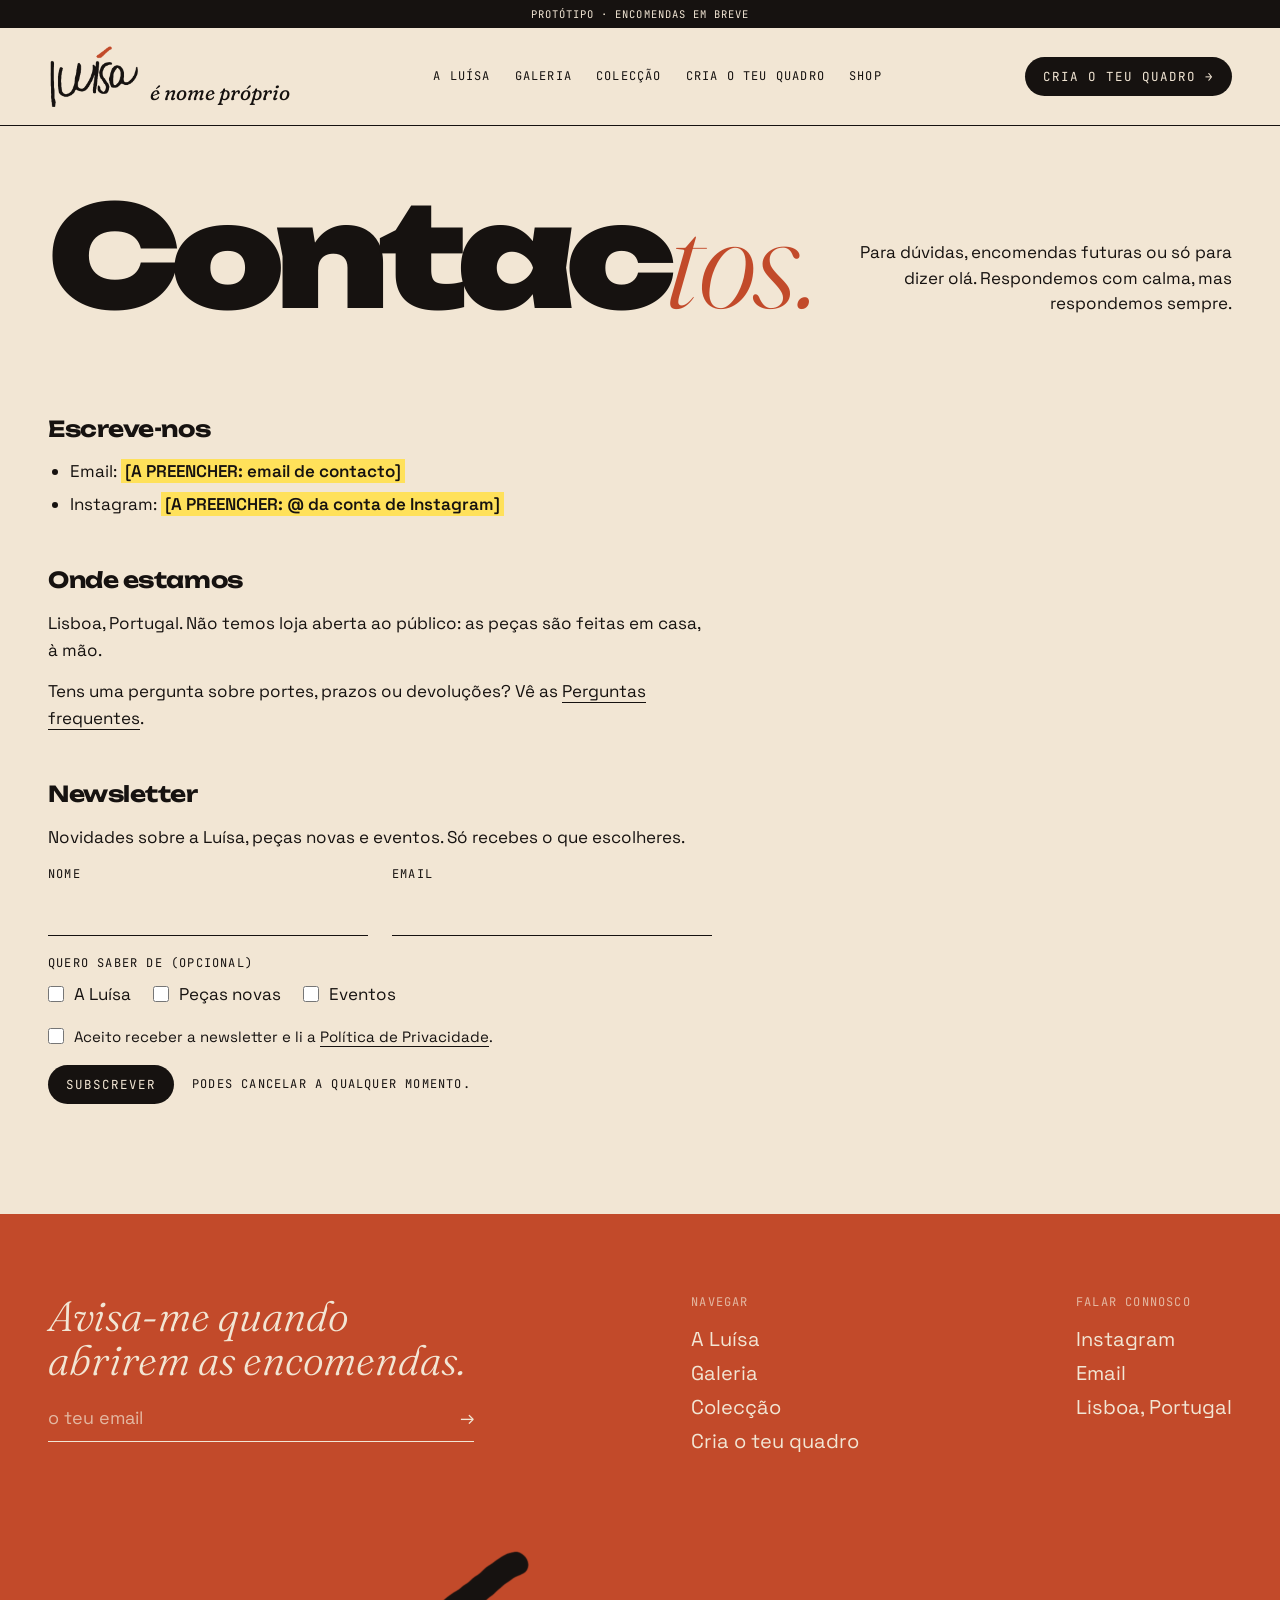
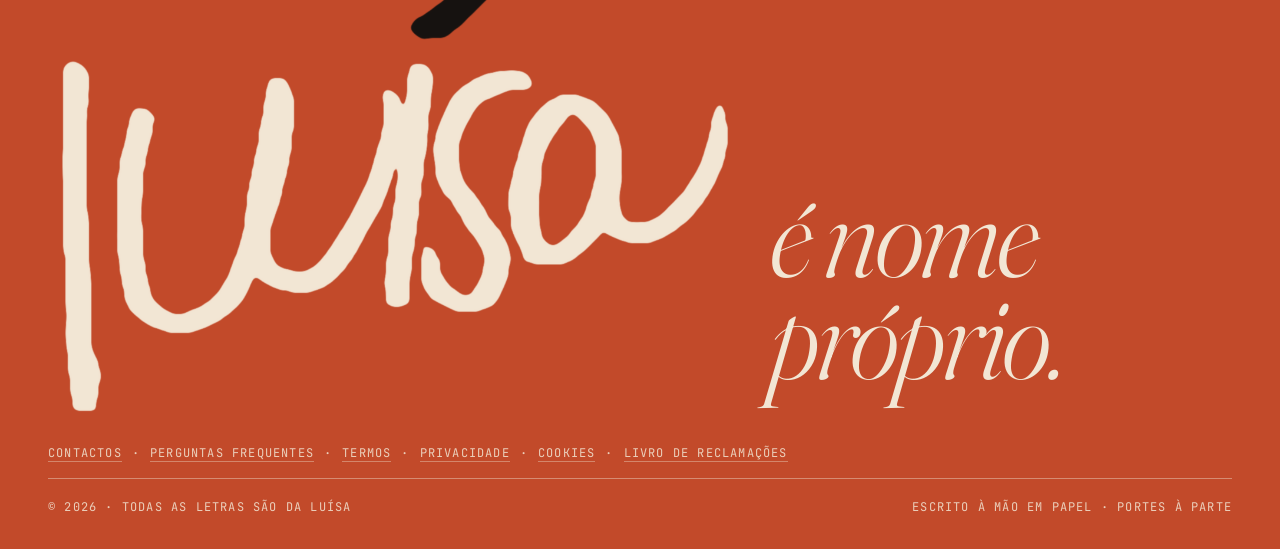
==== commit 4737c9e3: "Rodapé: colunas distribuídas por toda a largura. Newsletter dos Contactos ligada ao Brevo (double op" ====
--- a/contactos.html
+++ b/contactos.html
@@ -1,4 +1,4 @@
-<!doctype html><html lang="pt-PT"><head><meta charset="utf-8"><meta name="viewport" content="width=device-width,initial-scale=1"><meta name="robots" content="noindex, nofollow"><title>Contactos · Luísa é nome próprio</title><link rel="stylesheet" href="base.css?v=20261121d"><link rel="stylesheet" href="site.css?v=20261121d"></head><body><div class="proto lbl">protótipo · encomendas em breve</div><nav class="top"><a class="brand" href="index.html" aria-label="Luísa é nome próprio"><span class="stack"><span class="hw cast-body" style="color:var(--preto)"></span><span class="hw cast-acc" style="color:var(--terra)"></span></span><em>é nome próprio</em></a><div class="links lbl"><a href="luisa.html" class="">A Luísa</a><a href="galeria.html" class="">Galeria</a><a href="loja.html" class="">Colecção</a><a href="cria.html" class="">Cria o teu quadro</a><a href="merch.html" class="">Shop</a></div><a class="cta" href="cria.html">Cria o teu quadro →</a><button class="menu-btn lbl" id="menuBtn" aria-expanded="false" aria-controls="mnav">Menu</button></nav>
+<!doctype html><html lang="pt-PT"><head><meta charset="utf-8"><meta name="viewport" content="width=device-width,initial-scale=1"><meta name="robots" content="noindex, nofollow"><title>Contactos · Luísa é nome próprio</title><link rel="stylesheet" href="base.css?v=20261121f"><link rel="stylesheet" href="site.css?v=20261121f"></head><body><div class="proto lbl">protótipo · encomendas em breve</div><nav class="top"><a class="brand" href="index.html" aria-label="Luísa é nome próprio"><span class="stack"><span class="hw cast-body" style="color:var(--preto)"></span><span class="hw cast-acc" style="color:var(--terra)"></span></span><em>é nome próprio</em></a><div class="links lbl"><a href="luisa.html" class="">A Luísa</a><a href="galeria.html" class="">Galeria</a><a href="loja.html" class="">Colecção</a><a href="cria.html" class="">Cria o teu quadro</a><a href="merch.html" class="">Shop</a></div><a class="cta" href="cria.html">Cria o teu quadro →</a><button class="menu-btn lbl" id="menuBtn" aria-expanded="false" aria-controls="mnav">Menu</button></nav>
 <div class="mnav" id="mnav" hidden><a href="luisa.html" class="">A Luísa</a><a href="galeria.html" class="">Galeria</a><a href="loja.html" class="">Colecção</a><a href="cria.html" class="">Cria o teu quadro</a><a href="merch.html" class="">Shop</a><span class="lbl">protótipo · encomendas em breve</span></div>
 <div class="sec-h" style="padding-top:70px"><h2>Contac<em>tos.</em></h2><p>Para dúvidas, encomendas futuras ou só para dizer olá. Respondemos com calma, mas respondemos sempre.</p></div>
 <section class="doc">
@@ -12,13 +12,14 @@
 <p>Tens uma pergunta sobre portes, prazos ou devoluções? Vê as <a href="faq.html">Perguntas frequentes</a>.</p>
 <h3>Newsletter</h3>
 <p>Novidades sobre a Luísa, peças novas e eventos. Só recebes o que escolheres.</p>
-<!-- BREVO_FORM_ACTION: substituir action="#" pelo URL do formulário incorporado do Brevo (ex. https://….sibforms.com/serve/…), confirmar os nomes dos campos/atributos (NOME, EMAIL, LUISA, PECAS_NOVAS, EVENTOS, OPT_IN) e retirar disabled do botão e onsubmit quando estiver ligado. -->
-<form class="nl" action="#" method="post" onsubmit="return false">
+<form class="nl" action="https://6c8822cc.sibforms.com/serve/[base64]" method="post">
 <div class="nl-row"><label class="nl-f"><span class="lbl">Nome</span><input type="text" name="NOME" autocomplete="name"></label><label class="nl-f"><span class="lbl">Email</span><input type="email" name="EMAIL" autocomplete="email" required></label></div>
 <fieldset class="nl-int"><legend class="lbl">Quero saber de (opcional)</legend><label><input type="checkbox" name="LUISA" value="1"> A Luísa</label><label><input type="checkbox" name="PECAS_NOVAS" value="1"> Peças novas</label><label><input type="checkbox" name="EVENTOS" value="1"> Eventos</label></fieldset>
 <label class="nl-ok"><input type="checkbox" name="OPT_IN" value="1" required> Aceito receber a newsletter e li a <a href="privacidade.html">Política de Privacidade</a>.</label>
-<div class="nl-end"><button class="cta" type="submit" disabled title="Em breve">Subscrever</button><span class="lbl">Podes cancelar a qualquer momento.</span></div>
+<input type="text" name="email_address_check" value="" hidden tabindex="-1" autocomplete="off"><input type="hidden" name="locale" value="pt">
+<div class="nl-end"><button class="cta" type="submit">Subscrever</button><span class="lbl nl-msg" role="status">Podes cancelar a qualquer momento.</span></div>
 </form>
+<script>document.querySelectorAll('form.nl').forEach(f=>f.addEventListener('submit',e=>{e.preventDefault();const b=f.querySelector('button[type=submit]'),m=f.querySelector('.nl-msg'),d=new FormData(f),s=new FormData();['EMAIL','email_address_check','locale'].forEach(k=>s.append(k,d.get(k)||''));b.disabled=true;m.textContent='A enviar…';fetch(f.action+'?isAjax=1',{method:'POST',body:s,credentials:'omit'}).then(r=>r.json()).then(j=>{if(j&&j.success){f.reset();m.textContent='Quase! Vê o teu email e confirma a inscrição.'}else{b.disabled=false;m.textContent='Não deu para subscrever. Confirma o email e tenta outra vez.'}}).catch(()=>{b.disabled=false;m.textContent='Não deu para subscrever. Tenta outra vez daqui a pouco.'})}))</script>
 </section>
 <footer><div class="top"><div><h3>Avisa-me quando abrirem as encomendas.</h3><div class="in"><span style="opacity:.7">o teu email</span><span>→</span></div></div>
 <div class="col"><div class="lbl">Navegar</div><a href="luisa.html">A Luísa</a><a href="galeria.html">Galeria</a><a href="loja.html">Colecção</a><a href="cria.html">Cria o teu quadro</a></div>
--- a/site.css
+++ b/site.css
@@ -103,7 +103,7 @@
 .historia .quote .stack{width:180px;flex:none}
 /* footer */
 footer{background:var(--terra);color:var(--papel);padding:80px 48px 34px;overflow:hidden}
-footer .top{display:grid;grid-template-columns:1.3fr 1fr 1fr;gap:40px}
+footer .top{display:grid;grid-template-columns:minmax(0,36%) auto auto;justify-content:space-between;gap:40px}
 footer h3{font-family:Fraunces;font-style:italic;font-weight:300;font-size:42px;line-height:1.05}
 footer .in{display:flex;margin-top:24px;border-bottom:1.5px solid var(--papel);padding-bottom:12px;justify-content:space-between;font-size:18px}
 footer .col .lbl{opacity:.7;margin-bottom:16px}footer .col a{display:block;font-size:20px;margin-bottom:8px}
@@ -528,6 +528,7 @@
 .nl-ok{font-size:15px;line-height:1.4}
 .nl-ok a{border-bottom:1px solid currentColor}
 .nl-end{display:flex;align-items:center;gap:18px;flex-wrap:wrap}
+.nl button{border:0;cursor:pointer}
 .nl button[disabled]{opacity:.55;cursor:not-allowed;border:0}
 .doc .nl{margin-top:8px}.doc .nl-int,.doc .nl-row{padding-left:0}
 @media (max-width:700px){.nl-row{grid-template-columns:1fr;gap:16px}}
